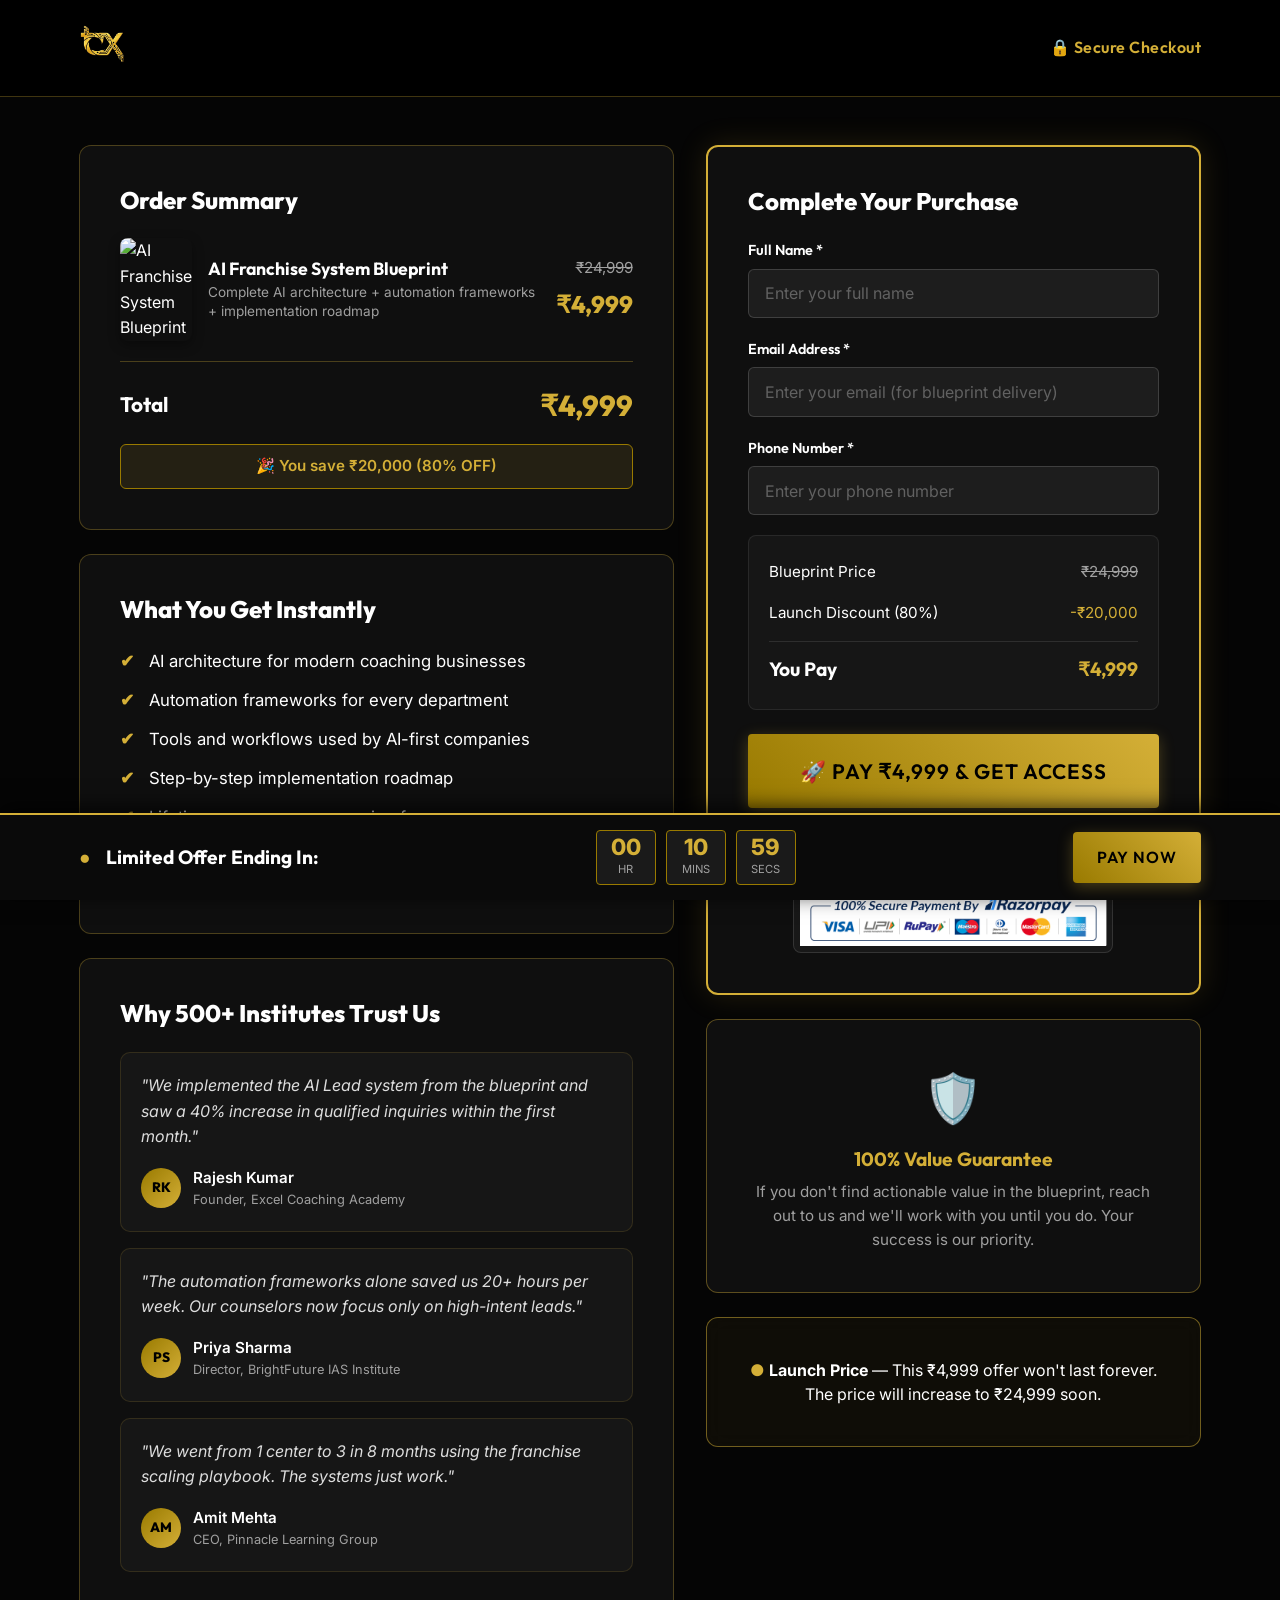
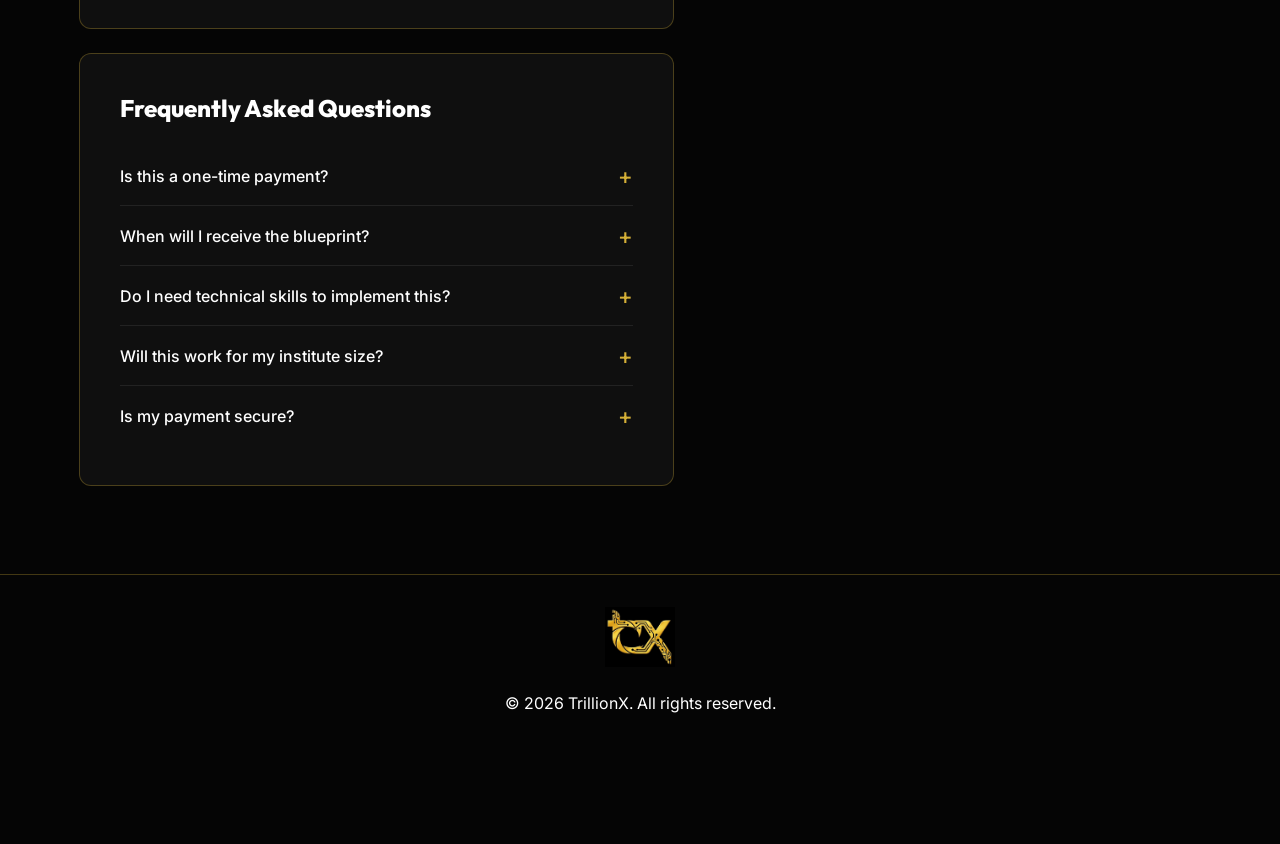
==== checkout.html @ dd4458d4 "first commit" ====
<!DOCTYPE html>
<html lang="en">

<head>
    <meta charset="UTF-8">
    <meta name="viewport" content="width=device-width, initial-scale=1.0">
    <title>Checkout - TrillionX AI Business Operating System Blueprint</title>
    <meta name="description"
        content="Complete your purchase of the AI Franchise System Blueprint for Coaching Institutes.">
    <link
        href="https://fonts.googleapis.com/css2?family=Outfit:wght@300;400;600;800&family=Inter:wght@400;500;700&display=swap"
        rel="stylesheet">
    <link rel="stylesheet" href="styles.css">
    <link rel="stylesheet" href="checkout.css">
</head>

<body>

    <!-- Navigation -->
    <nav class="navbar checkout-nav">
        <div class="container nav-container">
            <a href="index.html" class="logo">
                <img src="assets/tx-logo.jpeg" alt="TrillionX Logo">
            </a>
            <div class="secure-badge">🔒 Secure Checkout</div>
        </div>
    </nav>

    <!-- Checkout Section -->
    <section class="section checkout-section">
        <div class="container">
            <div class="checkout-layout">

                <!-- Left Column: Order Summary & Trust -->
                <div class="checkout-left">

                    <!-- Order Summary -->
                    <div class="glass-card checkout-card">
                        <h2 class="checkout-heading">Order Summary</h2>
                        <div class="order-item">
                            <div class="order-item-info">
                                <img src="assets/blueprint.png" alt="AI Franchise System Blueprint"
                                    class="order-thumb">
                                <div>
                                    <h3 class="order-item-title">AI Franchise System Blueprint</h3>
                                    <p class="order-item-desc text-muted">Complete AI architecture + automation
                                        frameworks + implementation roadmap</p>
                                </div>
                            </div>
                            <div class="order-item-price">
                                <span class="price-old">₹24,999</span>
                                <span class="price-new text-gold">₹4,999</span>
                            </div>
                        </div>
                        <div class="order-divider"></div>
                        <div class="order-total">
                            <span>Total</span>
                            <span class="text-gold price-total">₹4,999</span>
                        </div>
                        <div class="savings-tag">
                            <span>🎉 You save ₹20,000 (80% OFF)</span>
                        </div>
                    </div>

                    <!-- What You Get -->
                    <div class="glass-card checkout-card">
                        <h2 class="checkout-heading">What You Get Instantly</h2>
                        <ul class="check-list checkout-checklist">
                            <li><span>✔</span> AI architecture for modern coaching businesses</li>
                            <li><span>✔</span> Automation frameworks for every department</li>
                            <li><span>✔</span> Tools and workflows used by AI-first companies</li>
                            <li><span>✔</span> Step-by-step implementation roadmap</li>
                            <li><span>✔</span> Lifetime access — no recurring fees</li>
                            <li><span>✔</span> Future updates included free</li>
                        </ul>
                    </div>

                    <!-- Trust Signals -->
                    <div class="glass-card checkout-card">
                        <h2 class="checkout-heading">Why 500+ Institutes Trust Us</h2>

                        <!-- Testimonials -->
                        <div class="testimonial-card">
                            <p class="testimonial-text">"We implemented the AI Lead system from the blueprint and saw a
                                40% increase in qualified inquiries within the first month."</p>
                            <div class="testimonial-author">
                                <div class="testimonial-avatar">RK</div>
                                <div>
                                    <p class="testimonial-name">Rajesh Kumar</p>
                                    <p class="testimonial-role text-muted">Founder, Excel Coaching Academy</p>
                                </div>
                            </div>
                        </div>

                        <div class="testimonial-card">
                            <p class="testimonial-text">"The automation frameworks alone saved us 20+ hours per week.
                                Our counselors now focus only on high-intent leads."</p>
                            <div class="testimonial-author">
                                <div class="testimonial-avatar">PS</div>
                                <div>
                                    <p class="testimonial-name">Priya Sharma</p>
                                    <p class="testimonial-role text-muted">Director, BrightFuture IAS Institute</p>
                                </div>
                            </div>
                        </div>

                        <div class="testimonial-card">
                            <p class="testimonial-text">"We went from 1 center to 3 in 8 months using the franchise
                                scaling playbook. The systems just work."</p>
                            <div class="testimonial-author">
                                <div class="testimonial-avatar">AM</div>
                                <div>
                                    <p class="testimonial-name">Amit Mehta</p>
                                    <p class="testimonial-role text-muted">CEO, Pinnacle Learning Group</p>
                                </div>
                            </div>
                        </div>
                    </div>

                    <!-- FAQ -->
                    <div class="glass-card checkout-card">
                        <h2 class="checkout-heading">Frequently Asked Questions</h2>

                        <div class="faq-item">
                            <button class="faq-question" onclick="toggleFaq(this)">
                                <span>Is this a one-time payment?</span>
                                <span class="faq-icon">+</span>
                            </button>
                            <div class="faq-answer">
                                <p>Yes! You pay once and get lifetime access. No subscriptions, no hidden fees.</p>
                            </div>
                        </div>

                        <div class="faq-item">
                            <button class="faq-question" onclick="toggleFaq(this)">
                                <span>When will I receive the blueprint?</span>
                                <span class="faq-icon">+</span>
                            </button>
                            <div class="faq-answer">
                                <p>Immediately after payment. You'll receive a download link via email and on the
                                    confirmation page.</p>
                            </div>
                        </div>

                        <div class="faq-item">
                            <button class="faq-question" onclick="toggleFaq(this)">
                                <span>Do I need technical skills to implement this?</span>
                                <span class="faq-icon">+</span>
                            </button>
                            <div class="faq-answer">
                                <p>No. The blueprint is designed for business owners, not developers. Every framework
                                    includes step-by-step instructions with recommended tools.</p>
                            </div>
                        </div>

                        <div class="faq-item">
                            <button class="faq-question" onclick="toggleFaq(this)">
                                <span>Will this work for my institute size?</span>
                                <span class="faq-icon">+</span>
                            </button>
                            <div class="faq-answer">
                                <p>Yes. Whether you have 1 center or 10, the systems are designed to scale. The
                                    blueprint covers everything from single-location optimization to multi-branch
                                    franchise operations.</p>
                            </div>
                        </div>

                        <div class="faq-item">
                            <button class="faq-question" onclick="toggleFaq(this)">
                                <span>Is my payment secure?</span>
                                <span class="faq-icon">+</span>
                            </button>
                            <div class="faq-answer">
                                <p>Absolutely. We use Razorpay, India's most trusted payment gateway, with 256-bit SSL
                                    encryption. Your payment details are never stored on our servers.</p>
                            </div>
                        </div>
                    </div>
                </div>

                <!-- Right Column: Payment -->
                <div class="checkout-right">
                    <div class="glass-card checkout-card payment-card sticky-payment">
                        <h2 class="checkout-heading">Complete Your Purchase</h2>

                        <form id="checkout-form" onsubmit="return false;">
                            <div class="form-group">
                                <label for="customer-name">Full Name *</label>
                                <input type="text" id="customer-name" placeholder="Enter your full name" required>
                            </div>
                            <div class="form-group">
                                <label for="customer-email">Email Address *</label>
                                <input type="email" id="customer-email"
                                    placeholder="Enter your email (for blueprint delivery)" required>
                            </div>
                            <div class="form-group">
                                <label for="customer-phone">Phone Number *</label>
                                <input type="tel" id="customer-phone" placeholder="Enter your phone number" required>
                            </div>

                            <div class="price-summary">
                                <div class="price-row">
                                    <span>Blueprint Price</span>
                                    <span class="line-through text-muted">₹24,999</span>
                                </div>
                                <div class="price-row">
                                    <span>Launch Discount (80%)</span>
                                    <span class="text-gold">-₹20,000</span>
                                </div>
                                <div class="price-row price-row-total">
                                    <span>You Pay</span>
                                    <span class="text-gold">₹4,999</span>
                                </div>
                            </div>

                            <button type="button" id="pay-btn" class="btn btn-primary btn-massive pulse-glow"
                                onclick="initiatePayment()">
                                🚀 Pay ₹4,999 & Get Access
                            </button>
                        </form>

                        <div class="trust-strip">
                            <div class="trust-item">
                                <span class="trust-icon">🔒</span>
                                <span>256-bit SSL</span>
                            </div>
                            <div class="trust-item">
                                <span class="trust-icon">⚡</span>
                                <span>Instant Access</span>
                            </div>
                            <div class="trust-item">
                                <span class="trust-icon">💳</span>
                                <span>Secure Payment</span>
                            </div>
                        </div>

                        <div class="payment-methods">
                            <img src="assets/razorpaySecure.png" alt="Razorpay secure payment methods"
                                class="payment-support-image">
                        </div>
                    </div>

                    <!-- Guarantee Card -->
                    <div class="glass-card checkout-card guarantee-card">
                        <div class="guarantee-icon">🛡️</div>
                        <h3 class="guarantee-title">100% Value Guarantee</h3>
                        <p class="guarantee-text text-muted">If you don't find actionable value in the blueprint,
                            reach out to us and we'll work with you until you do. Your success is our priority.</p>
                    </div>

                    <!-- Urgency -->
                    <div class="glass-card checkout-card urgency-card">
                        <p class="urgency-text"><span class="text-gold blink-dot">●</span> <strong>Launch
                                Price</strong> — This ₹4,999 offer won't last forever. The price will increase to
                            ₹24,999 soon.</p>
                    </div>
                </div>

            </div>
        </div>
    </section>

    <!-- Footer -->
    <footer class="footer checkout-footer">
        <div class="container text-center">
            <img src="assets/tx-logo.jpeg" alt="TrillionX Logo" class="footer-logo mb-3">
            <p>&copy; 2026 TrillionX. All rights reserved.</p>
        </div>
    </footer>

    <!-- Sticky Timer Bar -->
    <div class="sticky-timer-bar">
        <div class="container timer-container">
            <div class="timer-text">
                <span class="text-gold blink-dot">●</span> Limited Offer Ending In:
            </div>
            <div class="timer-clock">
                <div class="timer-block">
                    <span class="num text-white" id="timer-hr">00</span>
                    <span class="label">hr</span>
                </div>
                <div class="timer-block">
                    <span class="num text-gold" id="timer-min">11</span>
                    <span class="label">mins</span>
                </div>
                <div class="timer-block">
                    <span class="num text-gold" id="timer-sec">00</span>
                    <span class="label">secs</span>
                </div>
            </div>
            <a href="#checkout-form" class="btn btn-primary timer-btn pulse-glow">Pay Now</a>
        </div>
    </div>

    <!-- Razorpay SDK -->
    <script src="https://checkout.razorpay.com/v1/checkout.js"></script>

    <script>
        // FAQ toggle
        function toggleFaq(btn) {
            const item = btn.parentElement;
            const isOpen = item.classList.contains('open');
            // Close all
            document.querySelectorAll('.faq-item').forEach(el => el.classList.remove('open'));
            if (!isOpen) {
                item.classList.add('open');
            }
        }

        // Countdown Timer Logic
        const hrDisplay = document.getElementById('timer-hr');
        const minDisplay = document.getElementById('timer-min');
        const secDisplay = document.getElementById('timer-sec');

        if (hrDisplay && minDisplay && secDisplay) {
            let totalTime = 11 * 60;

            const updateTimer = () => {
                if (totalTime <= 0) {
                    clearInterval(timerInterval);
                    hrDisplay.textContent = '00';
                    minDisplay.textContent = '00';
                    secDisplay.textContent = '00';
                    return;
                }

                const hrs = Math.floor(totalTime / 3600);
                const remainingSecs = totalTime % 3600;
                const mins = Math.floor(remainingSecs / 60);
                const secs = remainingSecs % 60;

                hrDisplay.textContent = hrs.toString().padStart(2, '0');
                minDisplay.textContent = mins.toString().padStart(2, '0');
                secDisplay.textContent = secs.toString().padStart(2, '0');

                totalTime--;
            };

            updateTimer();
            const timerInterval = setInterval(updateTimer, 1000);
        }

        // Razorpay Payment
        function initiatePayment() {
            const name = document.getElementById('customer-name').value.trim();
            const email = document.getElementById('customer-email').value.trim();
            const phone = document.getElementById('customer-phone').value.trim();

            // Basic validation
            if (!name || !email || !phone) {
                alert('Please fill in all fields to continue.');
                return;
            }

            const emailRegex = /^[^\s@]+@[^\s@]+\.[^\s@]+$/;
            if (!emailRegex.test(email)) {
                alert('Please enter a valid email address.');
                return;
            }

            const phoneRegex = /^[6-9]\d{9}$/;
            if (!phoneRegex.test(phone)) {
                alert('Please enter a valid 10-digit Indian phone number.');
                return;
            }

            const options = {
                key: 'YOUR_RAZORPAY_KEY_ID', // Replace with your Razorpay Key ID
                amount: 499900, // Amount in paise (₹4,999 = 499900 paise)
                currency: 'INR',
                name: 'TrillionX',
                description: 'AI Franchise System Blueprint',
                image: 'assets/tx-logo.jpeg',
                handler: function (response) {
                    // Payment successful
                    window.location.href = 'success.html?payment_id=' + encodeURIComponent(response.razorpay_payment_id);
                },
                prefill: {
                    name: name,
                    email: email,
                    contact: phone
                },
                notes: {
                    product: 'AI Franchise System Blueprint'
                },
                theme: {
                    color: '#d4af37'
                },
                modal: {
                    ondismiss: function () {
                        // User closed the payment modal
                    }
                }
            };

            const rzp = new Razorpay(options);
            rzp.on('payment.failed', function (response) {
                alert('Payment failed. Please try again or use a different payment method.');
            });
            rzp.open();
        }
    </script>

</body>

</html>
---- styles.css ----
/* Reset and Base Styles */
* {
    margin: 0;
    padding: 0;
    box-sizing: border-box;
}

:root {
    /* Luxury Color Palette */
    --color-bg-dark: #050505;
    --color-bg-darker: #000000;
    --color-gold: #d4af37;
    --color-gold-light: #f3e5ab;
    --color-gold-dark: #997a00;
    --color-white: #ffffff;
    --color-text-muted: #a0a0a0;
    --color-glass: rgba(20, 20, 20, 0.7);
    --color-glass-border: rgba(212, 175, 55, 0.3);

    /* Typography */
    --font-heading: 'Outfit', sans-serif;
    --font-body: 'Inter', sans-serif;
}

html {
    scroll-behavior: smooth;
    font-size: 16px;
}

body {
    background-color: var(--color-bg-dark);
    color: var(--color-white);
    font-family: var(--font-body);
    line-height: 1.6;
    overflow-x: hidden;
}

/* Typography Utility Classes */
h1,
h2,
h3,
h4,
h5,
h6 {
    font-family: var(--font-heading);
    font-weight: 800;
    line-height: 1.2;
}

.text-gold {
    color: var(--color-gold);
}

.text-red {
    color: #ff4d4d;
}

.text-dark {
    color: var(--color-bg-darker);
}

.glow-text {
    text-shadow: 0 0 20px rgba(212, 175, 55, 0.6);
}

.gradient-text {
    background: linear-gradient(90deg, var(--color-gold-light) 0%, var(--color-gold) 100%);
    background-clip: text;
    -webkit-background-clip: text;
    -webkit-text-fill-color: transparent;
}

.text-muted {
    color: var(--color-text-muted);
}

.text-xl {
    font-size: 3rem;
}

.text-lg {
    font-size: 1.5rem;
}

.text-sm {
    font-size: 0.9rem;
}

.font-bold {
    font-weight: 700;
}

.uppercase {
    text-transform: uppercase;
}

.text-center {
    text-align: center;
}

.text-left {
    text-align: left;
}

.line-through {
    text-decoration: line-through;
}

.mb-2 {
    margin-bottom: 0.5rem;
}

.mb-3 {
    margin-bottom: 1rem;
}

.mb-4 {
    margin-bottom: 1.5rem;
}

.mb-5 {
    margin-bottom: 3rem;
}

.mt-2 {
    margin-top: 0.5rem;
}

.mt-3 {
    margin-top: 1rem;
}

.mt-4 {
    margin-top: 2rem;
}

.mt-5 {
    margin-top: 3rem;
}

/* Layout Utilities */
.container {
    width: 90%;
    margin: 0 auto;
    max-width: 1200px;
    padding: 0 15px;
}

.container-sm {
    max-width: 800px;
}

.max-w-800 {
    max-width: 800px;
    margin-left: auto;
    margin-right: auto;
}

.max-w-900 {
    max-width: 900px;
    margin-left: auto;
    margin-right: auto;
}

.w-full {
    width: 100%;
}

/* Scroll Progress Bar */
.progress-container {
    width: 100%;
    height: 4px;
    background: transparent;
    position: fixed;
    top: 0;
    z-index: 1000;
}

.progress-bar {
    height: 4px;
    background: var(--color-gold);
    box-shadow: 0 0 10px var(--color-gold);
    width: 0%;
}

/* Base Components */
.btn {
    display: inline-block;
    padding: 1rem 2rem;
    font-family: var(--font-heading);
    font-weight: 600;
    text-transform: uppercase;
    text-decoration: none;
    border-radius: 4px;
    transition: all 0.3s ease;
    cursor: pointer;
    border: none;
    letter-spacing: 1px;
}

.btn-primary {
    background: linear-gradient(45deg, var(--color-gold-dark), var(--color-gold));
    color: var(--color-bg-darker);
    box-shadow: 0 4px 15px rgba(212, 175, 55, 0.3);
}

.btn-primary:hover,
.glow-hover:hover {
    box-shadow: 0 0 25px rgba(212, 175, 55, 0.8);
    transform: translateY(-2px);
}

.btn-outline {
    background: transparent;
    border: 1px solid var(--color-gold);
    color: var(--color-gold);
}

.nav-cta-btn {
    padding: 0.7rem 1.4rem;
    font-size: 0.85rem;
}

.btn-large {
    font-size: 1.2rem;
    padding: 1.2rem 2.5rem;
}

.btn-massive {
    font-size: 1.5rem;
    padding: 1.5rem 3rem;
    width: 100%;
    max-width: 400px;
}

.pulse-glow {
    animation: pulse 2s infinite;
}

@keyframes pulse {
    0% {
        box-shadow: 0 0 0 0 rgba(212, 175, 55, 0.7);
    }

    70% {
        box-shadow: 0 0 0 15px rgba(212, 175, 55, 0);
    }

    100% {
        box-shadow: 0 0 0 0 rgba(212, 175, 55, 0);
    }
}

/* Glassmorphism Cards */
.glass-card {
    background: var(--color-glass);
    backdrop-filter: blur(10px);
    -webkit-backdrop-filter: blur(10px);
    border: 1px solid var(--color-glass-border);
    border-radius: 12px;
    padding: 2.5rem;
}

/* Sections */
.section {
    padding: 6rem 0;
    position: relative;
}

.dark-section {
    background-color: var(--color-bg-darker);
}

.border-top {
    border-top: 1px solid var(--color-glass-border);
}

.border-y {
    border-top: 1px solid var(--color-glass-border);
    border-bottom: 1px solid var(--color-glass-border);
}

.bg-warning {
    background-color: var(--color-gold-light);
}

.section-title {
    font-size: 2.5rem;
    margin-bottom: 1.5rem;
    letter-spacing: -1px;
}

.lead-text {
    font-size: 1.4rem;
    color: var(--color-white);
}

.sub-text {
    font-size: 1.1rem;
    color: var(--color-text-muted);
}

.emphasize {
    font-weight: 700;
    font-size: 1.8rem;
}

/* Sticky CTA */
.sticky-cta {
    position: fixed;
    bottom: 90px;
    right: 30px;
    background: var(--color-gold);
    color: var(--color-bg-darker);
    padding: 1rem 2rem;
    font-family: var(--font-heading);
    font-weight: 700;
    text-transform: uppercase;
    text-decoration: none;
    border-radius: 50px;
    z-index: 999;
    box-shadow: 0 5px 20px rgba(212, 175, 55, 0.5);
    transition: all 0.4s ease;
    opacity: 0;
    transform: translateY(50px);
    pointer-events: none;
}

.sticky-cta.visible {
    opacity: 1;
    transform: translateY(0);
    pointer-events: auto;
}

/* Navigation */
.navbar {
    position: absolute;
    top: 0;
    left: 0;
    width: 100%;
    padding: 1.5rem 0;
    z-index: 100;
}

.nav-container {
    display: flex;
    justify-content: space-between;
    align-items: center;
}

.logo img {
    height: 40px;
}

/* 1. Hero Section */
.hero-section {
    height: 100vh;
    min-height: 800px;
    display: flex;
    align-items: center;
    justify-content: center;
    text-align: center;
    position: relative;
    overflow: hidden;
}

#hero-canvas {
    position: absolute;
    top: 0;
    left: 0;
    width: 100%;
    height: 100%;
    z-index: 1;
    opacity: 0.6;
}

.hero-content {
    position: relative;
    z-index: 10;
    max-width: 900px;
}

.hero-content .headline {
    font-size: 4rem;
    margin-bottom: 1.5rem;
    text-transform: capitalize;
}

.hero-content .subheadline {
    font-size: 1.5rem;
    font-weight: 300;
    color: #e0e0e0;
    margin-bottom: 1.5rem;
}

.hero-content .supporting-line {
    font-size: 1.2rem;
    color: var(--color-gold);
    margin-bottom: 3rem;
    font-weight: 500;
}

.cta-microcopy {
    margin-top: 1rem;
    font-size: 0.9rem;
    color: var(--color-text-muted);
}

.hero-fade-bottom {
    position: absolute;
    bottom: 0;
    left: 0;
    width: 100%;
    height: 150px;
    background: linear-gradient(to bottom, transparent, var(--color-bg-darker));
    z-index: 5;
}

/* Lists and Alignment */
.cross-list {
    list-style: none;
    margin: 2rem 0;
}

.cross-list li {
    font-size: 1.2rem;
    margin-bottom: 1rem;
    position: relative;
    padding-left: 2rem;
    color: var(--color-text-muted);
}

.cross-list li::before {
    content: '✕';
    position: absolute;
    left: 0;
    color: #ff4d4d;
}

.check-list {
    list-style: none;
    margin: 1.5rem 0;
}

.check-list li {
    font-size: 1.2rem;
    margin-bottom: 1rem;
    display: flex;
    align-items: flex-start;
}

.check-list li span {
    color: var(--color-gold);
    margin-right: 15px;
    font-weight: bold;
}

.checklist-center li {
    justify-content: center;
}

/* 2. Opportunity */
.content-split {
    display: flex;
    flex-wrap: wrap;
    gap: 3rem;
    margin-top: 3rem;
}

.split-left,
.split-right {
    flex: 1;
    min-width: 300px;
}

.card-title {
    font-size: 1.5rem;
    font-weight: bold;
    color: var(--color-gold);
    margin-bottom: 1rem;
}

.box-gold {
    border: 1px solid var(--color-gold);
    background: rgba(212, 175, 55, 0.1);
    padding: 1.5rem;
    border-radius: 8px;
    margin-top: 2rem;
}

/* 3. Problem */
.problem-stack {
    margin: 3rem 0;
}

.problem-text {
    font-size: 1.8rem;
    font-weight: bold;
    color: rgba(255, 255, 255, 0.5);
    margin-bottom: 1rem;
    transition: color 0.3s;
}

.problem-text:hover {
    color: #fff;
}

.alert-red {
    border: 1px solid #ff4d4d;
    background: rgba(255, 77, 77, 0.1);
    color: #ff4d4d;
    padding: 2rem;
    border-radius: 8px;
}

/* 4. Solution */
.feature-pills {
    display: flex;
    flex-wrap: wrap;
    justify-content: center;
    gap: 15px;
    margin: 2rem 0;
}

.pill {
    padding: 10px 20px;
    border: 1px solid var(--color-gold-dark);
    border-radius: 50px;
    font-size: 1rem;
    background: rgba(0, 0, 0, 0.5);
}

/* 5. Product */
.product-showcase .kicker {
    text-transform: uppercase;
    letter-spacing: 3px;
    font-size: 1.2rem;
    font-weight: bold;
    margin-bottom: 1rem;
}

/* 6. Features Grid */
.features-grid {
    display: grid;
    grid-template-columns: repeat(auto-fit, minmax(300px, 1fr));
    gap: 2rem;
    margin-top: 3rem;
}

.feature-card {
    position: relative;
    padding-top: 4rem;
}

.fc-number {
    position: absolute;
    top: 20px;
    left: 20px;
    font-size: 3rem;
    font-family: var(--font-heading);
    font-weight: 800;
    color: rgba(212, 175, 55, 0.2);
    line-height: 1;
}

.fc-title {
    color: var(--color-gold);
    font-size: 1.5rem;
    margin-bottom: 1rem;
}

.fc-desc {
    font-size: 1.1rem;
    margin-bottom: 1rem;
}

.fc-list {
    list-style-type: disc;
    padding-left: 20px;
    color: var(--color-text-muted);
}

/* 8. Audience */
.audience-list {
    list-style: none;
}

.audience-list li {
    display: flex;
    align-items: center;
    background: var(--color-glass);
    border: 1px solid var(--color-glass-border);
    padding: 1.5rem;
    border-radius: 8px;
    margin-bottom: 1rem;
}

.audience-list .icon-wrap {
    background: var(--color-gold);
    color: #000;
    width: 40px;
    height: 40px;
    border-radius: 50%;
    display: flex;
    align-items: center;
    justify-content: center;
    font-weight: bold;
    margin-right: 20px;
    flex-shrink: 0;
}

.audience-list p {
    font-size: 1.2rem;
    margin: 0;
}

/* 9. Cost */
.decision-split {
    margin: 3rem auto;
    max-width: 600px;
}

.d-flex {
    display: flex;
    align-items: center;
    justify-content: center;
}

.split-options {
    gap: 15px;
    flex-wrap: wrap;
}

.opt {
    padding: 1.5rem;
    border-radius: 8px;
    font-weight: bold;
    flex: 1;
    min-width: 250px;
}

.opt-yes {
    background: #111;
    color: var(--color-gold);
    border: 2px solid var(--color-gold);
}

.opt-no {
    background: #333;
    color: #fff;
    border: 2px solid #555;
}

.opt-or {
    font-weight: bold;
    font-family: var(--font-heading);
}

/* 10. Offer Phase */
.offer-box {
    max-width: 800px;
    margin: 0 auto;
    padding: 4rem 2rem;
    border: 2px solid var(--color-gold);
    box-shadow: 0 0 40px rgba(212, 175, 55, 0.2);
}

.offer-split {
    display: flex;
    align-items: center;
    gap: 2rem;
    margin-bottom: 2rem;
}

.offer-image {
    flex: 1;
}

.blueprint-img {
    max-width: 100%;
    height: auto;
    border-radius: 8px;
    box-shadow: 0 10px 30px rgba(0, 0, 0, 0.5);
}

.offer-contents {
    flex: 1;
}

.price-strikethrough {
    font-size: 1.5rem;
    text-decoration: line-through;
    color: #888;
}

.price-today {
    font-size: 2rem;
    font-weight: bold;
}

.text-giant {
    font-size: 4rem;
    text-shadow: 0 0 20px rgba(212, 175, 55, 0.5);
}

/* Modal */
.modal-overlay {
    position: fixed;
    top: 0;
    left: 0;
    width: 100%;
    height: 100%;
    background: rgba(0, 0, 0, 0.8);
    display: flex;
    align-items: center;
    justify-content: center;
    z-index: 2000;
    opacity: 0;
    visibility: hidden;
    transition: opacity 0.3s;
}

.modal-overlay.show {
    opacity: 1;
    visibility: visible;
}

.modal-content {
    max-width: 500px;
    width: 90%;
    position: relative;
    padding: 3rem 2rem;
    text-align: center;
    background: #0a0a0a;
}

.close-modal {
    position: absolute;
    top: 15px;
    right: 20px;
    font-size: 2rem;
    cursor: pointer;
    color: var(--color-text-muted);
}

.close-modal:hover {
    color: var(--color-gold);
}

/* Utilities & Animations */
.reveal {
    opacity: 0;
    transition: all 0.8s ease-out;
}

.reveal.active {
    opacity: 1;
    transform: translateY(0) translateX(0) scale(1);
}

.fade-up {
    transform: translateY(50px);
}

.fade-right {
    transform: translateX(-50px);
}

.fade-left {
    transform: translateX(50px);
}

.zoom-in {
    transform: scale(0.9);
}

.delay-1 {
    transition-delay: 0.1s;
}

.delay-2 {
    transition-delay: 0.2s;
}

.delay-3 {
    transition-delay: 0.3s;
}

.delay-4 {
    transition-delay: 0.4s;
}

.delay-5 {
    transition-delay: 0.5s;
}

/* Sticky Timer Bar */
.sticky-timer-bar {
    position: fixed;
    bottom: 0;
    left: 0;
    width: 100%;
    background: #0a0a0a;
    border-top: 2px solid var(--color-gold);
    z-index: 1000;
    padding: 15px 0;
    box-shadow: 0 -5px 20px rgba(0, 0, 0, 0.8);
}

.timer-container {
    display: flex;
    justify-content: space-between;
    align-items: center;
    flex-wrap: wrap;
    gap: 15px;
}

.timer-text {
    font-family: var(--font-heading);
    font-weight: 700;
    font-size: 1.2rem;
    color: var(--color-white);
    display: flex;
    align-items: center;
    gap: 15px;
}

.timer-clock {
    display: flex;
    gap: 10px;
}

.timer-block {
    background: #1a1a1a;
    border: 1px solid var(--color-gold-dark);
    padding: 5px 10px;
    border-radius: 4px;
    text-align: center;
    min-width: 60px;
}

.timer-block span.num {
    display: block;
    font-size: 1.4rem;
    color: var(--color-gold);
    font-weight: 800;
    line-height: 1;
}

.timer-block span.label {
    display: block;
    font-size: 0.7rem;
    color: var(--color-text-muted);
    text-transform: uppercase;
    margin-top: 3px;
}

.timer-btn {
    padding: 0.8rem 1.5rem;
    font-size: 1rem;
    white-space: nowrap;
}

/* Footer Fixes */
.footer-logo {
    max-height: 60px;
    width: auto;
}

/* Responsive Adjustments */
@media (max-width: 768px) {
    .hero-content .headline {
        font-size: 2.8rem;
    }

    .hero-content .subheadline {
        font-size: 1.2rem;
    }

    .section-title {
        font-size: 2rem;
    }

    .content-split {
        flex-direction: column;
    }

    .offer-split {
        flex-direction: column;
    }

    .btn-massive {
        font-size: 1.2rem;
    }

    .nav-cta-btn {
        padding: 0.65rem 1.2rem;
        font-size: 0.8rem;
    }

    .timer-container {
        justify-content: center;
    }
}
---- checkout.css ----
/* ========================================
   Checkout Page Styles
   ======================================== */

/* Nav override for checkout */
.checkout-nav {
    position: relative;
    background: var(--color-bg-darker);
    border-bottom: 1px solid var(--color-glass-border);
}

.secure-badge {
    font-family: var(--font-heading);
    font-weight: 600;
    color: var(--color-gold);
    font-size: 1rem;
    letter-spacing: 0.5px;
}

/* Checkout Layout */
.checkout-section {
    padding-top: 3rem;
    padding-bottom: 4rem;
    min-height: 100vh;
}

body {
    padding-bottom: 95px;
}

.checkout-layout {
    display: grid;
    grid-template-columns: 1.2fr 1fr;
    gap: 2rem;
    align-items: start;
}

/* Card styling */
.checkout-card {
    margin-bottom: 1.5rem;
}

.checkout-heading {
    font-family: var(--font-heading);
    font-size: 1.5rem;
    font-weight: 800;
    margin-bottom: 1.5rem;
    color: var(--color-white);
}

/* Order Summary */
.order-item {
    display: flex;
    justify-content: space-between;
    align-items: center;
    gap: 1rem;
    flex-wrap: wrap;
}

.order-item-info {
    display: flex;
    align-items: center;
    gap: 1rem;
    flex: 1;
}

.order-thumb {
    width: 80px;
    height: auto;
    border-radius: 8px;
    box-shadow: 0 4px 12px rgba(0, 0, 0, 0.4);
}

.order-item-title {
    font-family: var(--font-heading);
    font-size: 1.1rem;
    font-weight: 700;
    color: var(--color-white);
    margin-bottom: 0.25rem;
}

.order-item-desc {
    font-size: 0.85rem;
    line-height: 1.4;
}

.order-item-price {
    display: flex;
    flex-direction: column;
    align-items: flex-end;
    gap: 0.25rem;
}

.price-old {
    text-decoration: line-through;
    color: var(--color-text-muted);
    font-size: 0.95rem;
}

.price-new {
    font-size: 1.5rem;
    font-weight: 800;
    font-family: var(--font-heading);
}

.order-divider {
    height: 1px;
    background: var(--color-glass-border);
    margin: 1.25rem 0;
}

.order-total {
    display: flex;
    justify-content: space-between;
    align-items: center;
    font-size: 1.3rem;
    font-weight: 700;
    font-family: var(--font-heading);
}

.price-total {
    font-size: 1.8rem;
    font-weight: 800;
}

.savings-tag {
    margin-top: 1rem;
    background: rgba(212, 175, 55, 0.1);
    border: 1px solid var(--color-gold-dark);
    border-radius: 6px;
    padding: 0.6rem 1rem;
    text-align: center;
    font-size: 0.95rem;
    font-weight: 600;
    color: var(--color-gold);
}

/* Checkout Checklist */
.checkout-checklist li {
    font-size: 1.05rem;
    margin-bottom: 0.75rem;
}

/* Testimonials */
.testimonial-card {
    background: rgba(255, 255, 255, 0.03);
    border: 1px solid rgba(212, 175, 55, 0.15);
    border-radius: 10px;
    padding: 1.25rem;
    margin-bottom: 1rem;
}

.testimonial-text {
    font-size: 1rem;
    font-style: italic;
    color: #ddd;
    line-height: 1.6;
    margin-bottom: 1rem;
}

.testimonial-author {
    display: flex;
    align-items: center;
    gap: 0.75rem;
}

.testimonial-avatar {
    width: 40px;
    height: 40px;
    border-radius: 50%;
    background: linear-gradient(135deg, var(--color-gold-dark), var(--color-gold));
    display: flex;
    align-items: center;
    justify-content: center;
    font-weight: 800;
    font-family: var(--font-heading);
    color: #000;
    font-size: 0.85rem;
    flex-shrink: 0;
}

.testimonial-name {
    font-weight: 600;
    font-size: 0.95rem;
    color: var(--color-white);
}

.testimonial-role {
    font-size: 0.8rem;
}

/* FAQ */
.faq-item {
    border-bottom: 1px solid rgba(255, 255, 255, 0.08);
    margin-bottom: 0;
}

.faq-item:last-child {
    border-bottom: none;
}

.faq-question {
    display: flex;
    justify-content: space-between;
    align-items: center;
    width: 100%;
    background: none;
    border: none;
    color: var(--color-white);
    font-family: var(--font-body);
    font-size: 1rem;
    font-weight: 500;
    padding: 1rem 0;
    cursor: pointer;
    text-align: left;
    transition: color 0.2s;
}

.faq-question:hover {
    color: var(--color-gold);
}

.faq-icon {
    font-size: 1.4rem;
    color: var(--color-gold);
    transition: transform 0.3s;
    flex-shrink: 0;
    margin-left: 1rem;
}

.faq-item.open .faq-icon {
    transform: rotate(45deg);
}

.faq-answer {
    max-height: 0;
    overflow: hidden;
    transition: max-height 0.3s ease, padding 0.3s ease;
}

.faq-item.open .faq-answer {
    max-height: 200px;
    padding-bottom: 1rem;
}

.faq-answer p {
    color: var(--color-text-muted);
    font-size: 0.95rem;
    line-height: 1.6;
}

/* Payment Form */
.payment-card {
    border: 2px solid var(--color-gold);
    box-shadow: 0 0 30px rgba(212, 175, 55, 0.15);
}

.sticky-payment {
    position: sticky;
    top: 2rem;
}

.form-group {
    margin-bottom: 1.25rem;
}

.form-group label {
    display: block;
    font-family: var(--font-heading);
    font-weight: 600;
    font-size: 0.9rem;
    color: var(--color-white);
    margin-bottom: 0.4rem;
}

.form-group input {
    width: 100%;
    padding: 0.85rem 1rem;
    font-family: var(--font-body);
    font-size: 1rem;
    background: rgba(255, 255, 255, 0.06);
    border: 1px solid rgba(255, 255, 255, 0.15);
    border-radius: 6px;
    color: var(--color-white);
    transition: border-color 0.3s;
}

.form-group input::placeholder {
    color: rgba(255, 255, 255, 0.3);
}

.form-group input:focus {
    outline: none;
    border-color: var(--color-gold);
    box-shadow: 0 0 0 3px rgba(212, 175, 55, 0.15);
}

/* Price Summary */
.price-summary {
    background: rgba(255, 255, 255, 0.03);
    border: 1px solid rgba(255, 255, 255, 0.08);
    border-radius: 8px;
    padding: 1rem 1.25rem;
    margin-bottom: 1.5rem;
}

.price-row {
    display: flex;
    justify-content: space-between;
    align-items: center;
    padding: 0.5rem 0;
    font-size: 0.95rem;
}

.price-row-total {
    border-top: 1px solid rgba(255, 255, 255, 0.1);
    margin-top: 0.5rem;
    padding-top: 0.75rem;
    font-size: 1.2rem;
    font-weight: 700;
    font-family: var(--font-heading);
}

/* Pay button */
#pay-btn {
    width: 100%;
    max-width: 100%;
    font-size: 1.3rem;
    margin-bottom: 1rem;
}

/* Trust Strip */
.trust-strip {
    display: flex;
    justify-content: center;
    gap: 1.5rem;
    margin: 1rem 0;
    flex-wrap: wrap;
}

.trust-item {
    display: flex;
    align-items: center;
    gap: 0.3rem;
    font-size: 0.8rem;
    color: var(--color-text-muted);
}

.trust-icon {
    font-size: 1rem;
}

.payment-methods {
    text-align: center;
    margin-top: 0.5rem;
}

.payment-support-image {
    width: 100%;
    max-width: 320px;
    height: auto;
    display: block;
    margin: 0 auto;
    border-radius: 8px;
    border: 1px solid rgba(255, 255, 255, 0.12);
    background: rgba(255, 255, 255, 0.04);
    padding: 0.35rem;
}

/* Guarantee */
.guarantee-card {
    text-align: center;
    border: 1px solid rgba(212, 175, 55, 0.4);
}

.guarantee-icon {
    font-size: 3rem;
    margin-bottom: 0.75rem;
}

.guarantee-title {
    font-family: var(--font-heading);
    font-size: 1.2rem;
    font-weight: 700;
    color: var(--color-gold);
    margin-bottom: 0.5rem;
}

.guarantee-text {
    font-size: 0.95rem;
    line-height: 1.6;
}

/* Urgency */
.urgency-card {
    border: 1px solid rgba(212, 175, 55, 0.5);
    background: rgba(212, 175, 55, 0.05);
}

.urgency-text {
    font-size: 1rem;
    line-height: 1.5;
    text-align: center;
}

/* Footer override */
.checkout-footer {
    padding: 2rem 0;
    border-top: 1px solid var(--color-glass-border);
}

/* Blink dot animation */
.blink-dot {
    animation: blink 1.5s infinite;
}

@keyframes blink {
    0%, 100% { opacity: 1; }
    50% { opacity: 0.3; }
}

/* Responsive */
@media (max-width: 900px) {
    .checkout-layout {
        grid-template-columns: 1fr;
    }

    .sticky-payment {
        position: static;
    }

    .order-item {
        flex-direction: column;
        align-items: flex-start;
    }

    .order-item-price {
        flex-direction: row;
        gap: 1rem;
        align-items: center;
    }
}

@media (max-width: 480px) {
    .checkout-heading {
        font-size: 1.25rem;
    }

    .price-total {
        font-size: 1.4rem;
    }

    #pay-btn {
        font-size: 1.1rem;
        padding: 1.2rem 1.5rem;
    }

    .trust-strip {
        gap: 0.75rem;
    }
}
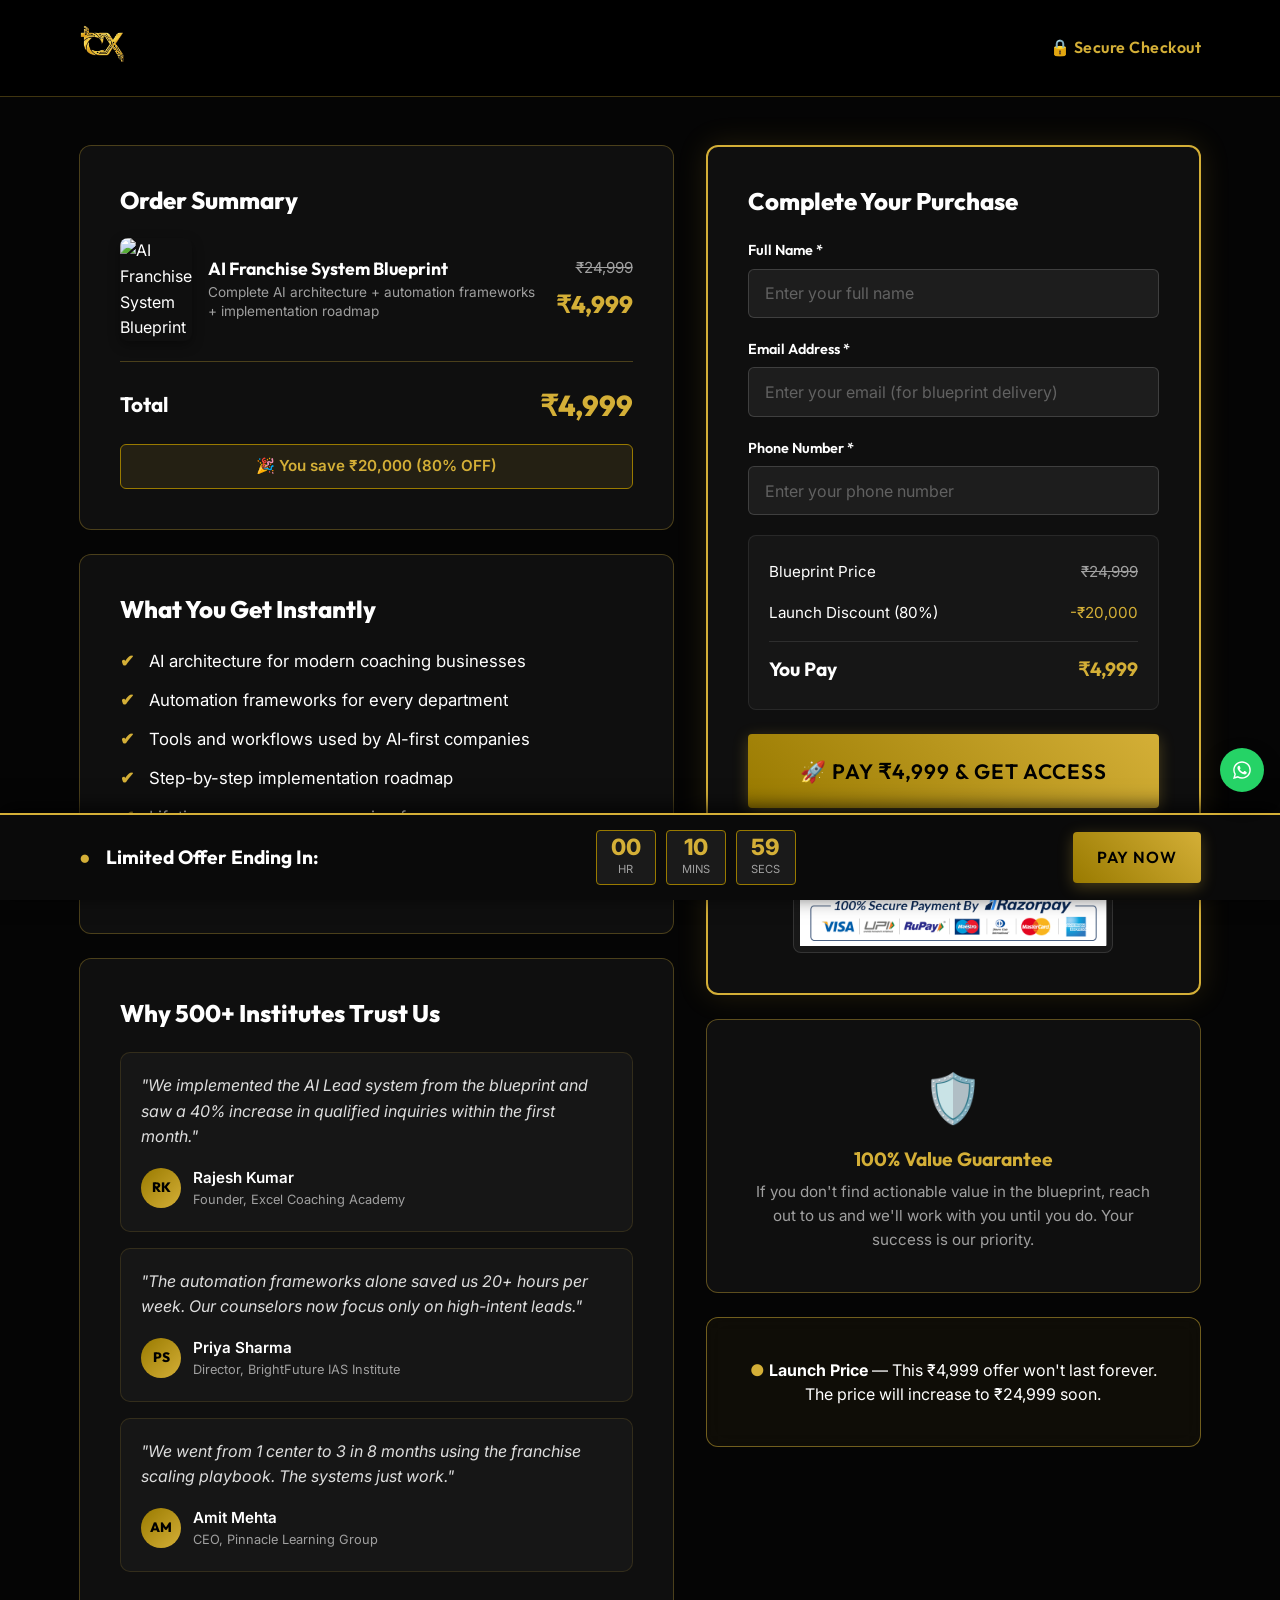
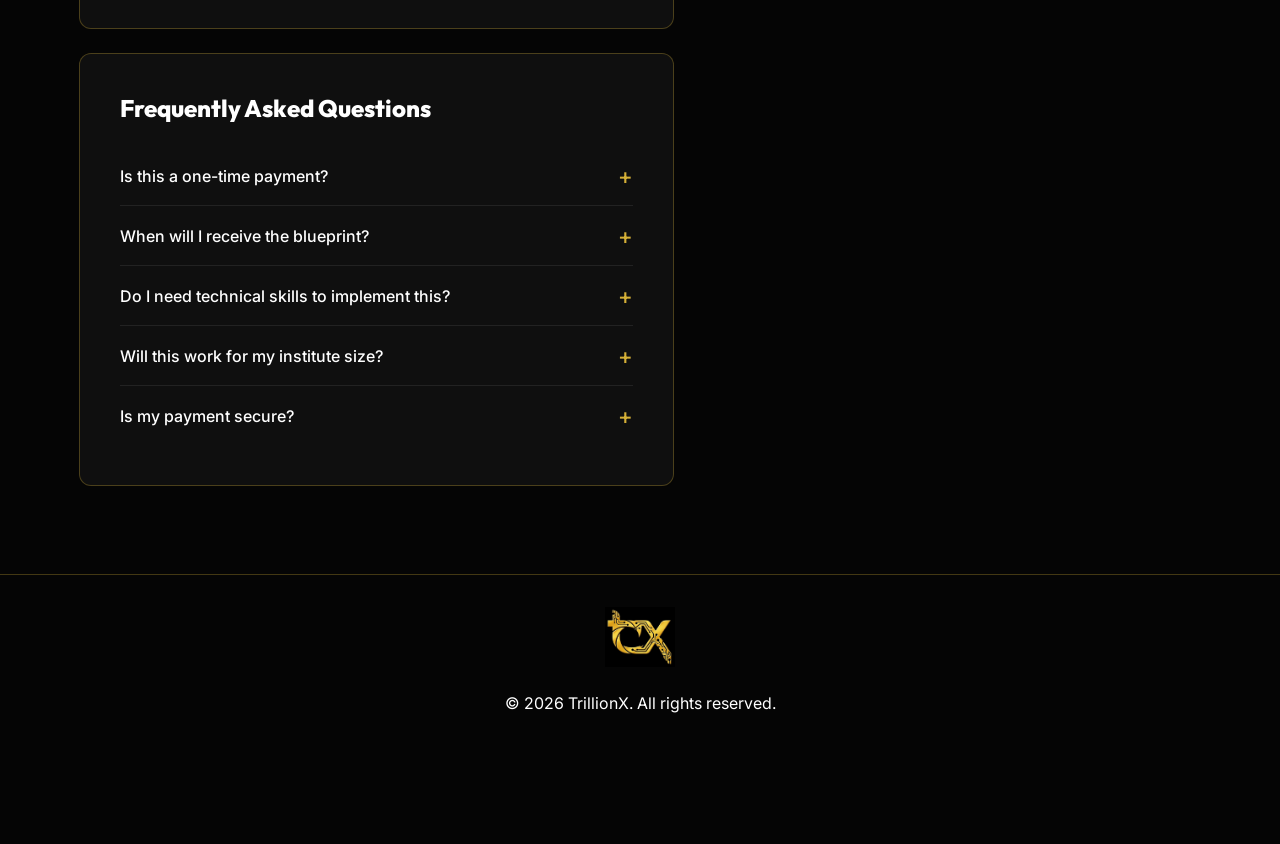
==== commit 288cb273: "mob responsive" ====
--- a/checkout.html
+++ b/checkout.html
@@ -291,6 +291,14 @@
             <a href="#checkout-form" class="btn btn-primary timer-btn pulse-glow">Pay Now</a>
         </div>
     </div>
+
+    <a class="whatsapp-float" href="https://wa.me/918431975346?text=I%20have%20a%20query"
+        target="_blank" rel="noopener noreferrer" aria-label="Chat on WhatsApp">
+        <svg viewBox="0 0 32 32" aria-hidden="true" focusable="false">
+            <path
+                d="M16.02 3.2c-7.08 0-12.8 5.7-12.8 12.74 0 2.25.6 4.45 1.72 6.38L3 29l6.9-1.8a12.9 12.9 0 0 0 6.12 1.56h.01c7.07 0 12.8-5.7 12.8-12.74 0-3.4-1.34-6.6-3.78-9C22.62 4.57 19.42 3.2 16.02 3.2zm0 23.35h-.01a10.7 10.7 0 0 1-5.45-1.48l-.39-.23-4.1 1.07 1.1-3.97-.26-.4a10.5 10.5 0 0 1-1.64-5.52c0-5.87 4.8-10.64 10.73-10.64 2.86 0 5.55 1.1 7.58 3.12a10.51 10.51 0 0 1 3.15 7.51c0 5.87-4.8 10.64-10.71 10.64zm5.9-7.95c-.32-.16-1.9-.93-2.2-1.03-.3-.1-.52-.16-.74.16-.21.31-.84 1.03-1.03 1.25-.2.23-.38.25-.7.08-.32-.16-1.35-.5-2.57-1.58-.95-.85-1.6-1.9-1.79-2.22-.19-.31-.02-.48.14-.64.15-.14.32-.37.48-.56.16-.2.22-.33.33-.55.1-.23.05-.42-.03-.58-.08-.17-.74-1.77-1.01-2.43-.27-.63-.54-.54-.74-.55h-.63c-.22 0-.58.08-.88.4-.3.31-1.16 1.13-1.16 2.76 0 1.62 1.2 3.2 1.37 3.42.16.21 2.32 3.68 5.73 5.01 3.42 1.33 3.42.89 4.04.83.62-.06 1.9-.77 2.17-1.52.27-.75.27-1.4.19-1.53-.08-.12-.3-.2-.62-.36z" />
+        </svg>
+    </a>
 
     <!-- Razorpay SDK -->
     <script src="https://checkout.razorpay.com/v1/checkout.js"></script>
--- a/styles.css
+++ b/styles.css
@@ -33,6 +33,11 @@
     font-family: var(--font-body);
     line-height: 1.6;
     overflow-x: hidden;
+}
+
+img {
+    max-width: 100%;
+    height: auto;
 }
 
 /* Typography Utility Classes */
@@ -861,6 +866,34 @@
     white-space: nowrap;
 }
 
+/* Floating WhatsApp Button */
+.whatsapp-float {
+    position: fixed;
+    right: 16px;
+    bottom: 108px;
+    width: 44px;
+    height: 44px;
+    border-radius: 50%;
+    background: #25d366;
+    display: flex;
+    align-items: center;
+    justify-content: center;
+    box-shadow: 0 10px 20px rgba(0, 0, 0, 0.35);
+    z-index: 1200;
+    transition: transform 0.2s ease, box-shadow 0.2s ease;
+}
+
+.whatsapp-float svg {
+    width: 22px;
+    height: 22px;
+    fill: #ffffff;
+}
+
+.whatsapp-float:hover {
+    transform: translateY(-2px);
+    box-shadow: 0 14px 24px rgba(0, 0, 0, 0.4);
+}
+
 /* Footer Fixes */
 .footer-logo {
     max-height: 60px;
@@ -868,37 +901,232 @@
 }
 
 /* Responsive Adjustments */
+@media (max-width: 1024px) {
+    .hero-section {
+        min-height: 700px;
+        height: auto;
+        padding: 9rem 0 6rem;
+    }
+
+    .hero-content .headline {
+        font-size: 3.2rem;
+    }
+
+    .hero-content .subheadline {
+        font-size: 1.35rem;
+    }
+
+    .section-title {
+        font-size: 2.2rem;
+    }
+}
+
 @media (max-width: 768px) {
+    .section {
+        padding: 4rem 0;
+    }
+
+    .navbar {
+        position: sticky;
+        top: 0;
+        padding: 1rem 0;
+        background: rgba(0, 0, 0, 0.92);
+        border-bottom: 1px solid var(--color-glass-border);
+        backdrop-filter: blur(6px);
+        -webkit-backdrop-filter: blur(6px);
+    }
+
+    .nav-container {
+        gap: 10px;
+    }
+
+    .logo img {
+        height: 34px;
+    }
+
+    .hero-section {
+        min-height: auto;
+        padding: 4.5rem 0 5rem;
+    }
+
     .hero-content .headline {
-        font-size: 2.8rem;
+        font-size: 2.2rem;
+        line-height: 1.15;
     }
 
     .hero-content .subheadline {
-        font-size: 1.2rem;
+        font-size: 1.05rem;
+    }
+
+    .hero-content .supporting-line {
+        font-size: 1rem;
+        margin-bottom: 2rem;
     }
 
     .section-title {
-        font-size: 2rem;
+        font-size: 1.85rem;
+        margin-bottom: 1rem;
     }
 
     .content-split {
         flex-direction: column;
+        gap: 1.5rem;
     }
 
     .offer-split {
         flex-direction: column;
+        gap: 1rem;
+    }
+
+    .glass-card {
+        padding: 1.5rem;
+    }
+
+    .lead-text {
+        font-size: 1.1rem;
+    }
+
+    .emphasize {
+        font-size: 1.4rem;
+    }
+
+    .problem-text {
+        font-size: 1.3rem;
+    }
+
+    .features-grid {
+        grid-template-columns: 1fr;
+    }
+
+    .audience-list li {
+        align-items: flex-start;
+    }
+
+    .opt {
+        min-width: 200px;
     }
 
     .btn-massive {
         font-size: 1.2rem;
+        padding: 1.1rem 1.2rem;
     }
 
     .nav-cta-btn {
         padding: 0.65rem 1.2rem;
         font-size: 0.8rem;
+        white-space: nowrap;
     }
 
     .timer-container {
         justify-content: center;
+        flex-direction: column;
+        gap: 10px;
+    }
+
+    .timer-text {
+        font-size: 1rem;
+        justify-content: center;
+        text-align: center;
+    }
+
+    .timer-clock {
+        justify-content: center;
+    }
+
+    .timer-btn {
+        width: 100%;
+        max-width: 260px;
+        text-align: center;
+    }
+
+    .whatsapp-float {
+        right: 12px;
+        bottom: 132px;
+        width: 42px;
+        height: 42px;
+    }
+}
+
+@media (max-width: 480px) {
+    .container {
+        width: 94%;
+        padding: 0 10px;
+    }
+
+    .nav-container {
+        flex-wrap: wrap;
+        justify-content: center;
+    }
+
+    .logo {
+        width: 100%;
+        display: flex;
+        justify-content: center;
+    }
+
+    .nav-cta-btn {
+        width: auto;
+    }
+
+    .hero-content .headline {
+        font-size: 1.8rem;
+    }
+
+    .hero-content .subheadline {
+        font-size: 0.98rem;
+    }
+
+    .hero-content .supporting-line {
+        font-size: 0.92rem;
+    }
+
+    .section-title {
+        font-size: 1.55rem;
+    }
+
+    .cross-list li,
+    .check-list li,
+    .audience-list p,
+    .fc-desc {
+        font-size: 1rem;
+    }
+
+    .btn {
+        padding: 0.9rem 1.1rem;
+    }
+
+    .btn-large {
+        width: 100%;
+        font-size: 1rem;
+    }
+
+    .offer-box {
+        padding: 2.25rem 1rem;
+    }
+
+    .text-giant {
+        font-size: 2.6rem;
+    }
+
+    .sticky-timer-bar {
+        padding: 10px 0;
+    }
+
+    .timer-block {
+        min-width: 52px;
+        padding: 4px 8px;
+    }
+
+    .timer-block span.num {
+        font-size: 1.2rem;
+    }
+
+    .timer-btn {
+        max-width: 100%;
+    }
+
+    .whatsapp-float {
+        width: 40px;
+        height: 40px;
     }
 }
